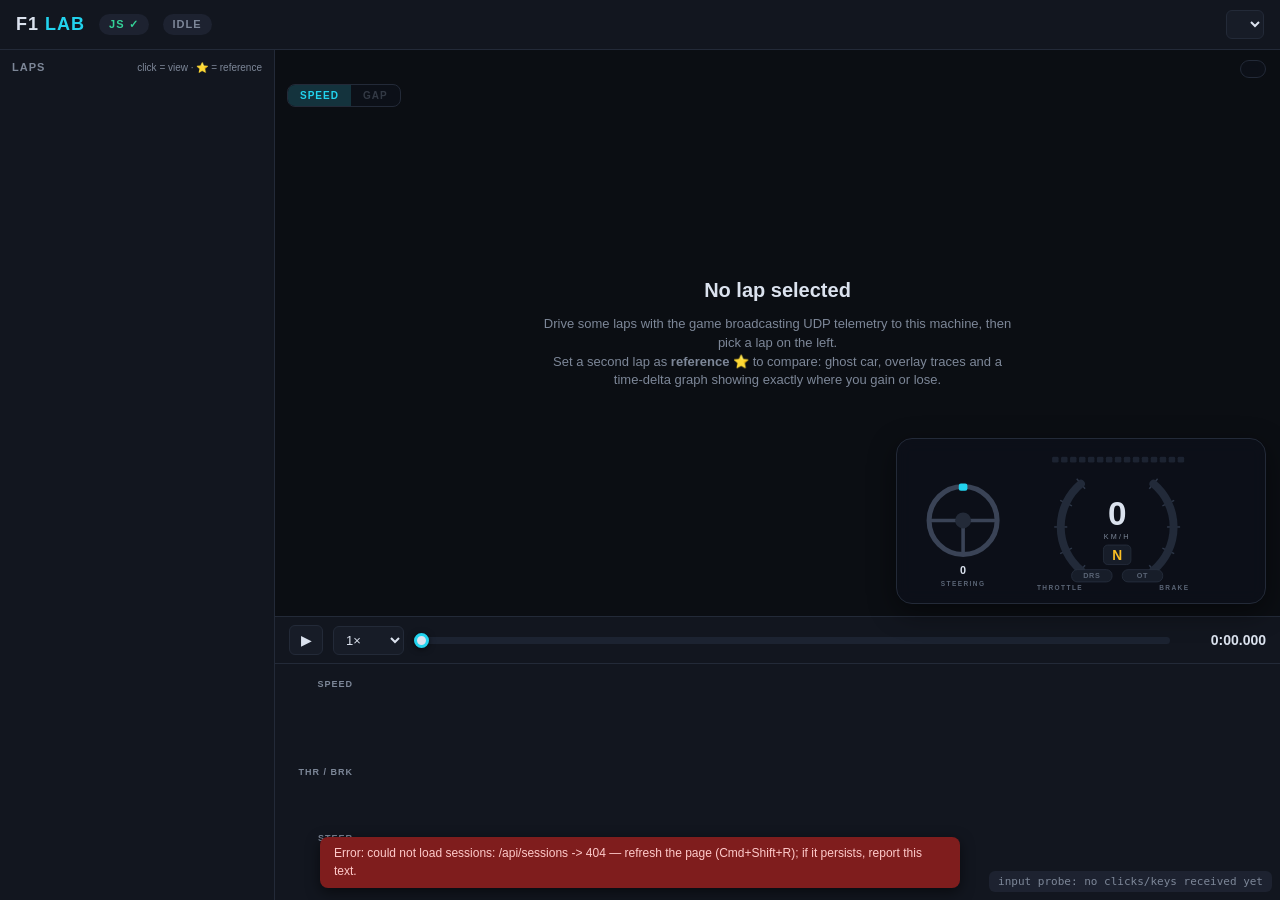
==== f1lab/static/index.html @ 083f4c9a "F1 Lab: UDP telemetry recorder + lap analysis viewer Records F1 25 / 2026 Season Pack UDP telemetry " ====
<!DOCTYPE html>
<html lang="en">
<head>
<meta charset="utf-8">
<meta name="viewport" content="width=device-width, initial-scale=1">
<title>F1 Lab</title>
<link rel="stylesheet" href="style.css">
<script>
if (location.protocol === "file:") {
  document.addEventListener("DOMContentLoaded", function () {
    document.body.innerHTML =
      '<div style="font:16px/1.6 sans-serif;color:#dbe2ee;background:#0b0e13;' +
      'position:fixed;inset:0;display:flex;align-items:center;justify-content:center;text-align:center;padding:40px">' +
      "<div><h2>This page can't run as a file</h2>" +
      "You opened index.html directly. Instead:<br><br>" +
      "1. Run <code style='color:#22d3ee'>python3 -m f1lab</code> in the F1-udp folder<br>" +
      "2. Open <a href='http://localhost:8020' style='color:#22d3ee'>http://localhost:8020</a> in your browser</div></div>";
  });
}
</script>
</head>
<body>
<header>
  <div class="brand">F1&nbsp;<span>LAB</span></div>
  <div id="js-stamp" class="chip idle" title="scripts did not run — check the browser console">JS ✗</div>
  <div id="status-chip" class="chip idle">IDLE</div>
  <div id="status-detail"></div>
  <div class="spacer"></div>
  <select id="session-select"></select>
</header>

<div id="layout">
  <aside id="sidebar">
    <div class="side-head">
      <span>LAPS</span>
      <span class="hint">click = view · ⭐ = reference</span>
    </div>
    <div id="lap-list"></div>
  </aside>

  <main id="main">
    <div id="stage">
      <canvas id="map"></canvas>

      <div id="hud">
        <svg id="halo" viewBox="0 0 470 196">
          <!-- steering wheel -->
          <g transform="translate(72,96)">
            <g id="wheel-rot">
              <circle cx="0" cy="0" r="47" class="wheel-rim"/>
              <line x1="-43" y1="0" x2="43" y2="0" class="wheel-spoke"/>
              <line x1="0" y1="6" x2="0" y2="43" class="wheel-spoke"/>
              <circle cx="0" cy="0" r="11" class="wheel-hub"/>
              <rect x="-6" y="-51" width="12" height="10" rx="3" class="wheel-marker"/>
            </g>
          </g>
          <text id="steer-val" x="72" y="170" class="steer-val">0</text>
          <text x="72" y="186" class="lbl">STEERING</text>

          <!-- rev lights (built in initHalo) -->
          <g id="rev-strip"></g>

          <!-- throttle / brake arcs around the speed cluster -->
          <g id="arc-ticks"></g>
          <path id="thr-bg"  class="arc-bg" d=""/>
          <path id="thr-arc" class="arc thr" d=""/>
          <path id="brk-bg"  class="arc-bg" d=""/>
          <path id="brk-arc" class="arc brk" d=""/>
          <text x="206" y="192" class="lbl">THROTTLE</text>
          <text x="364" y="192" class="lbl">BRAKE</text>

          <!-- speed cluster -->
          <text id="hud-speed" x="285" y="102" class="speed">0</text>
          <text x="285" y="121" class="unit">KM/H</text>
          <rect x="266" y="130" width="38" height="27" rx="6" class="gear-badge"/>
          <text id="hud-gear" x="285" y="150" class="gear">N</text>
          <rect id="drs-pill" x="222" y="164" rx="8" width="56" height="17" class="pill"/>
          <text id="drs-txt" x="250" y="176" class="pill-txt">DRS</text>
          <rect id="ot-pill" x="292" y="164" rx="8" width="56" height="17" class="pill"/>
          <text id="ot-txt" x="320" y="176" class="pill-txt">OT</text>
        </svg>
        <div id="hud-delta" class="hud-delta"></div>
      </div>

      <div id="map-legend"></div>

      <div id="map-toolbar">
        <div class="seg" id="mode-seg">
          <button data-mode="speed" class="on">SPEED</button>
          <button data-mode="gap" disabled>GAP</button>
        </div>
        <div id="color-legend">
          <span id="leg-lo"></span><div id="leg-bar"></div><span id="leg-hi"></span>
        </div>
      </div>

      <div id="sector-card"></div>

      <div id="empty-hint">
        <h2>No lap selected</h2>
        <p>Drive some laps with the game broadcasting UDP telemetry to this
        machine, then pick a lap on the left.<br>
        Set a second lap as <b>reference ⭐</b> to compare: ghost car, overlay
        traces and a time-delta graph showing exactly where you gain or lose.</p>
      </div>
    </div>

    <div id="transport">
      <button id="btn-play" title="space">▶</button>
      <select id="speed-select">
        <option value="0.25">0.25×</option>
        <option value="0.5">0.5×</option>
        <option value="1" selected>1×</option>
        <option value="2">2×</option>
        <option value="4">4×</option>
      </select>
      <input id="scrub" type="range" min="0" max="1000" value="0">
      <div id="time-display">0:00.000</div>
    </div>

    <div id="charts">
      <div class="chart-row"><label>SPEED</label><canvas id="ch-speed" class="chart"></canvas></div>
      <div class="chart-row"><label>THR / BRK</label><canvas id="ch-pedals" class="chart"></canvas></div>
      <div class="chart-row"><label>STEER</label><canvas id="ch-steer" class="chart"></canvas></div>
      <div class="chart-row" id="delta-row" style="display:none">
        <label>DELTA</label><canvas id="ch-delta" class="chart"></canvas></div>
    </div>

  </main>
</div>

<script src="app.js"></script>
</body>
</html>
---- f1lab/static/style.css ----
:root {
  --bg: #0b0e13;
  --panel: #12161f;
  --panel2: #171c27;
  --line: #232a38;
  --text: #dbe2ee;
  --dim: #7d8798;
  --accent: #22d3ee;   /* player / lap A */
  --ref: #fb923c;      /* reference / lap B */
  --green: #34d399;
  --red: #f87171;
  --yellow: #fbbf24;
}
* { box-sizing: border-box; margin: 0; padding: 0; }
html, body { height: 100%; }
body {
  background: var(--bg); color: var(--text);
  font: 14px/1.45 -apple-system, "Segoe UI", Roboto, sans-serif;
  display: flex; flex-direction: column; overflow: hidden;
}

/* ---------- header ---------- */
header {
  display: flex; align-items: center; gap: 14px;
  padding: 10px 16px; border-bottom: 1px solid var(--line);
  background: var(--panel);
}
.brand { font-weight: 800; font-size: 18px; letter-spacing: 1px; }
.brand span { color: var(--accent); }
.spacer { flex: 1; }
.chip {
  font-size: 11px; font-weight: 700; letter-spacing: 1px;
  padding: 3px 10px; border-radius: 999px;
}
.chip.live { background: #052e1f; color: var(--green); }
.chip.live::before { content: "● "; animation: blink 1.2s infinite; }
.chip.idle { background: #1d2230; color: var(--dim); }
@keyframes blink { 50% { opacity: .3; } }
#status-detail { color: var(--dim); font-size: 12px; }
select {
  background: var(--panel2); color: var(--text);
  border: 1px solid var(--line); border-radius: 6px; padding: 5px 8px;
  font-size: 13px; max-width: 340px;
}

/* ---------- layout ---------- */
#layout { flex: 1; display: flex; min-height: 0; }
#sidebar {
  width: 275px; flex: none; border-right: 1px solid var(--line);
  background: var(--panel); display: flex; flex-direction: column; min-height: 0;
}
.side-head {
  display: flex; justify-content: space-between; align-items: baseline;
  padding: 10px 12px 6px; font-size: 11px; font-weight: 700;
  letter-spacing: 1px; color: var(--dim);
}
.hint { font-weight: 400; letter-spacing: 0; font-size: 10px; }
#lap-list { overflow-y: auto; flex: 1; }
.lap-row {
  display: flex; align-items: center; gap: 8px;
  padding: 7px 10px; cursor: pointer; border-bottom: 1px solid #161b26;
}
.lap-row:hover { background: var(--panel2); }
.lap-row.sel { background: #0c2b33; box-shadow: inset 3px 0 0 var(--accent); }
.lap-row.ref-sel { box-shadow: inset -3px 0 0 var(--ref); }
.lap-row.sel.ref-sel { box-shadow: inset 3px 0 0 var(--accent), inset -3px 0 0 var(--ref); }
.badge {
  font-size: 9px; font-weight: 800; padding: 2px 5px; border-radius: 4px;
  letter-spacing: .5px; flex: none;
}
.badge.player { background: #123a44; color: var(--accent); }
.badge.rival  { background: #3a2410; color: var(--ref); }
.badge.pb_ghost { background: #262c3a; color: #9aa7bd; }
.lap-main { flex: 1; min-width: 0; }
.lap-time { font-weight: 700; font-variant-numeric: tabular-nums; }
.lap-sub { font-size: 11px; color: var(--dim); font-variant-numeric: tabular-nums; }
.lap-row .inv { color: var(--red); font-size: 10px; font-weight: 700; }
.star {
  background: none; border: none; color: #3d4657; font-size: 15px;
  cursor: pointer; padding: 2px 4px;
}
.star.on { color: var(--ref); }
.del {
  background: none; border: none; color: #3d4657; font-size: 13px;
  cursor: pointer; padding: 2px 2px; visibility: hidden;
}
.lap-row:hover .del { visibility: visible; }
.del:hover { color: var(--red); }
.empty-list { padding: 18px 14px; color: var(--dim); font-size: 12px; }

/* ---------- main / stage ---------- */
#main { flex: 1; display: flex; flex-direction: column; min-width: 0; min-height: 0; }
#stage { position: relative; flex: 1; min-height: 220px; }
#map { position: absolute; inset: 0; width: 100%; height: 100%; }
#map-legend {
  position: absolute; left: 12px; top: 10px; font-size: 11px;
  color: var(--dim); display: flex; gap: 14px;
}
#map-legend .k::before {
  content: "●"; margin-right: 4px;
}
#map-legend .kA::before { color: var(--accent); }
#map-legend .kB::before { color: var(--ref); }

/* ---------- map toolbar ---------- */
#map-toolbar {
  position: absolute; left: 12px; top: 34px; display: flex;
  align-items: center; gap: 12px;
}
.seg {
  display: flex; background: rgba(13,17,26,.8); border: 1px solid var(--line);
  border-radius: 8px; overflow: hidden;
}
.seg button {
  background: none; border: none; color: var(--dim); cursor: pointer;
  font-size: 10px; font-weight: 800; letter-spacing: 1px; padding: 5px 12px;
}
.seg button.on { background: #14333d; color: var(--accent); }
.seg button:disabled { opacity: .35; cursor: default; }
#color-legend {
  display: flex; align-items: center; gap: 6px;
  font-size: 10px; color: var(--dim); font-variant-numeric: tabular-nums;
}
#leg-bar { width: 90px; height: 6px; border-radius: 3px; }

/* ---------- sector card ---------- */
#sector-card {
  position: absolute; right: 14px; top: 10px;
  background: rgba(13,17,26,.82); border: 1px solid var(--line);
  border-radius: 12px; padding: 8px 12px;
  backdrop-filter: blur(8px); -webkit-backdrop-filter: blur(8px);
  font-size: 12px; font-variant-numeric: tabular-nums;
}
#sector-card table { border-collapse: collapse; }
#sector-card th {
  font-size: 9px; font-weight: 800; letter-spacing: 1px; color: var(--dim);
  padding: 2px 10px 3px 0; text-align: right;
}
#sector-card th.s1 { color: #f87171; }
#sector-card th.s2 { color: #60a5fa; }
#sector-card th.s3 { color: #fbbf24; }
#sector-card td {
  padding: 2px 10px 2px 0; text-align: right; color: var(--text);
}
#sector-card td.rowlbl {
  font-size: 9px; font-weight: 800; letter-spacing: 1px; color: var(--dim);
  text-align: left; padding-right: 8px;
}
#sector-card td.neg { color: var(--green); }
#sector-card td.pos { color: var(--red); }
#sector-card td.laptime { font-weight: 700; }

/* ---------- halo hud ---------- */
#hud {
  position: absolute; right: 14px; bottom: 12px; width: 370px;
  pointer-events: none;
  background: rgba(13, 17, 26, 0.82);
  border: 1px solid #232a38; border-radius: 16px;
  padding: 12px 14px 8px;
  backdrop-filter: blur(8px); -webkit-backdrop-filter: blur(8px);
  box-shadow: 0 8px 28px rgba(0, 0, 0, 0.45);
}
#halo { width: 100%; display: block; }
.arc-bg { fill: none; stroke: #222a39; stroke-width: 11; stroke-linecap: round; }
.arc { fill: none; stroke-width: 11; stroke-linecap: round; }
.arc.thr { stroke: var(--green); filter: drop-shadow(0 0 4px rgba(52,211,153,.5)); }
.arc.brk { stroke: var(--red); filter: drop-shadow(0 0 4px rgba(248,113,113,.5)); }
.arc-tick { stroke: #2e3748; stroke-width: 2; }
.speed {
  fill: var(--text); font-size: 46px; font-weight: 800;
  text-anchor: middle; font-variant-numeric: tabular-nums;
}
.unit { fill: var(--dim); font-size: 10px; text-anchor: middle; letter-spacing: 3px; }
.gear-badge { fill: #171d29; stroke: #2a3242; }
.gear { fill: var(--yellow); font-size: 19px; font-weight: 800; text-anchor: middle; }
.lbl { fill: #5b6576; font-size: 9px; text-anchor: middle; letter-spacing: 2px; font-weight: 700; }
.pill { fill: #171d29; stroke: #2a3242; }
.pill.on-drs { fill: #064e3b; stroke: #10b981; }
.pill.on-ot { fill: #3b0764; stroke: #a855f7; }
.pill-txt { fill: #5b6576; font-size: 10px; font-weight: 800; text-anchor: middle; letter-spacing: 1px; }
.wheel-rim { fill: none; stroke: #3a4356; stroke-width: 7; }
.wheel-spoke { stroke: #3a4356; stroke-width: 5; stroke-linecap: round; }
.wheel-hub { fill: #232a38; }
.wheel-marker { fill: var(--accent); }
.steer-val {
  fill: var(--text); font-size: 15px; font-weight: 700;
  text-anchor: middle; font-variant-numeric: tabular-nums;
}
.rev-seg { fill: #1c2331; }
.hud-delta {
  text-align: center; font-size: 19px; font-weight: 800;
  font-variant-numeric: tabular-nums; margin-top: 2px;
}
.hud-delta.pos { color: var(--red); }
.hud-delta.neg { color: var(--green); }

/* ---------- transport ---------- */
#transport {
  display: flex; align-items: center; gap: 10px;
  padding: 8px 14px; border-top: 1px solid var(--line); background: var(--panel);
}
#btn-play {
  width: 34px; height: 30px; border-radius: 6px; border: 1px solid var(--line);
  background: var(--panel2); color: var(--text); font-size: 14px; cursor: pointer;
}
#btn-play:hover { border-color: var(--accent); }
#scrub {
  flex: 1; -webkit-appearance: none; appearance: none;
  height: 7px; border-radius: 4px; background: #1c2331; outline: none;
}
#scrub::-webkit-slider-thumb {
  -webkit-appearance: none; appearance: none;
  width: 15px; height: 15px; border-radius: 50%;
  background: var(--text); border: 3px solid var(--accent);
  cursor: pointer; box-shadow: 0 1px 6px rgba(0,0,0,.6);
}
#time-display {
  font-variant-numeric: tabular-nums; font-weight: 700; min-width: 86px;
  text-align: right;
}

/* ---------- charts ---------- */
#charts {
  flex: none; padding: 6px 14px 10px; background: var(--panel);
  border-top: 1px solid var(--line);
}
.chart-row { display: flex; align-items: stretch; gap: 8px; margin-top: 4px; }
.chart-row label {
  width: 64px; flex: none; font-size: 9px; font-weight: 700;
  letter-spacing: 1px; color: var(--dim); padding-top: 4px; text-align: right;
}
canvas.chart { flex: 1; height: 62px; min-width: 0; cursor: crosshair; }
#ch-speed { height: 84px; }

/* ---------- empty ---------- */
#empty-hint {
  position: absolute; inset: 0; pointer-events: none;
  display: flex; flex-direction: column;
  align-items: center; justify-content: center; gap: 10px;
  text-align: center; color: var(--dim); padding: 30px; z-index: 5;
}
#empty-hint h2 { color: var(--text); font-size: 20px; }
#empty-hint p { max-width: 480px; font-size: 13px; }
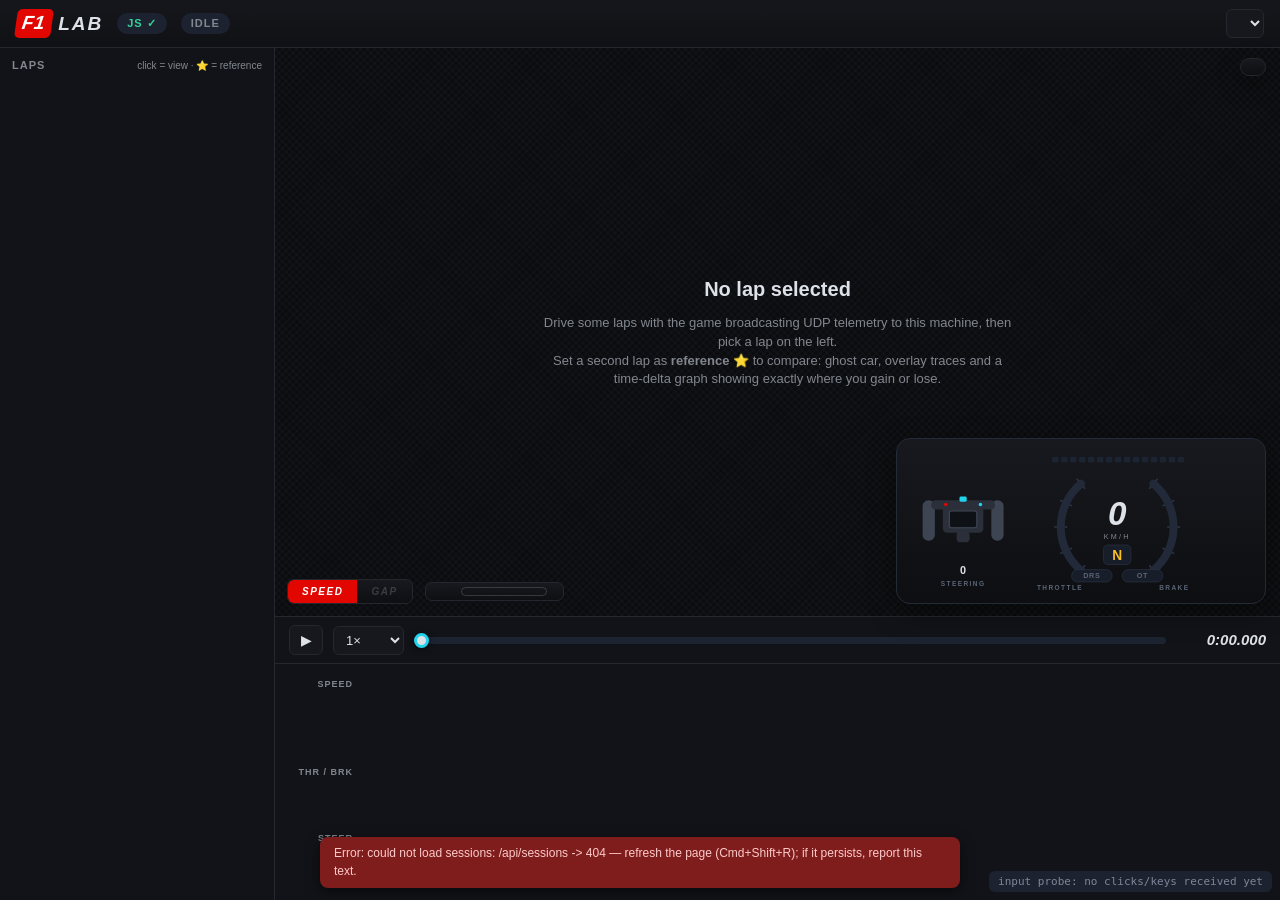
==== commit 2cb22dcd: "HUD: replace round steering wheel with F1-style butterfly wheel Side grips, flat top crossbar with b" ====
--- a/f1lab/static/index.html
+++ b/f1lab/static/index.html
@@ -4,6 +4,7 @@
 <meta charset="utf-8">
 <meta name="viewport" content="width=device-width, initial-scale=1">
 <title>F1 Lab</title>
+<link rel="stylesheet" href="titillium.css">
 <link rel="stylesheet" href="style.css">
 <script>
 if (location.protocol === "file:") {
@@ -21,7 +22,7 @@
 </head>
 <body>
 <header>
-  <div class="brand">F1&nbsp;<span>LAB</span></div>
+  <div class="brand"><b>F1</b><span>LAB</span></div>
   <div id="js-stamp" class="chip idle" title="scripts did not run — check the browser console">JS ✗</div>
   <div id="status-chip" class="chip idle">IDLE</div>
   <div id="status-detail"></div>
@@ -47,11 +48,15 @@
           <!-- steering wheel -->
           <g transform="translate(72,96)">
             <g id="wheel-rot">
-              <circle cx="0" cy="0" r="47" class="wheel-rim"/>
-              <line x1="-43" y1="0" x2="43" y2="0" class="wheel-spoke"/>
-              <line x1="0" y1="6" x2="0" y2="43" class="wheel-spoke"/>
-              <circle cx="0" cy="0" r="11" class="wheel-hub"/>
-              <rect x="-6" y="-51" width="12" height="10" rx="3" class="wheel-marker"/>
+              <rect x="-56" y="-28" width="17" height="56" rx="8" class="wheel-grip"/>
+              <rect x="39" y="-28" width="17" height="56" rx="8" class="wheel-grip"/>
+              <rect x="-44" y="-28" width="88" height="13" rx="6" class="wheel-body"/>
+              <rect x="-28" y="-19" width="56" height="36" rx="6" class="wheel-body"/>
+              <rect x="-19" y="-13" width="38" height="23" rx="3" class="wheel-screen"/>
+              <rect x="-9" y="15" width="18" height="15" rx="5" class="wheel-body"/>
+              <circle cx="-24" cy="-22" r="2.4" class="wheel-btn-r"/>
+              <circle cx="24" cy="-22" r="2.4" class="wheel-btn-b"/>
+              <rect x="-5" y="-33" width="10" height="7" rx="2" class="wheel-marker"/>
             </g>
           </g>
           <text id="steer-val" x="72" y="170" class="steer-val">0</text>
@@ -90,6 +95,7 @@
           <button data-mode="gap" disabled>GAP</button>
         </div>
         <div id="color-legend">
+          <span id="leg-title"></span>
           <span id="leg-lo"></span><div id="leg-bar"></div><span id="leg-hi"></span>
         </div>
       </div>
--- a/f1lab/static/style.css
+++ b/f1lab/static/style.css
@@ -1,32 +1,42 @@
 :root {
-  --bg: #0b0e13;
-  --panel: #12161f;
-  --panel2: #171c27;
-  --line: #232a38;
-  --text: #dbe2ee;
-  --dim: #7d8798;
+  --bg: #0b0c0f;
+  --panel: #121318;
+  --panel2: #17181e;
+  --line: #25272e;
+  --text: #dde1e8;
+  --dim: #82878f;
   --accent: #22d3ee;   /* player / lap A */
   --ref: #fb923c;      /* reference / lap B */
   --green: #34d399;
   --red: #f87171;
   --yellow: #fbbf24;
+  --f1red: #e10600;    /* chrome accent, never a data color */
+  --card: linear-gradient(180deg, rgba(25,26,32,.92), rgba(14,15,18,.9));
 }
 * { box-sizing: border-box; margin: 0; padding: 0; }
 html, body { height: 100%; }
 body {
   background: var(--bg); color: var(--text);
-  font: 14px/1.45 -apple-system, "Segoe UI", Roboto, sans-serif;
+  font: 14px/1.45 "Titillium Web", -apple-system, "Segoe UI", Roboto, sans-serif;
   display: flex; flex-direction: column; overflow: hidden;
 }
 
 /* ---------- header ---------- */
 header {
   display: flex; align-items: center; gap: 14px;
-  padding: 10px 16px; border-bottom: 1px solid var(--line);
-  background: var(--panel);
-}
-.brand { font-weight: 800; font-size: 18px; letter-spacing: 1px; }
-.brand span { color: var(--accent); }
+  padding: 9px 16px; border-bottom: 1px solid var(--line);
+  background: linear-gradient(180deg, #16171c, #101114);
+}
+.brand {
+  font-weight: 900; font-style: italic; font-size: 19px;
+  letter-spacing: .5px; display: flex; align-items: center; gap: 6px;
+}
+.brand b {
+  background: var(--f1red); color: #fff; font-weight: 900;
+  padding: 0 7px 1px 6px; border-radius: 5px;
+  transform: skewX(-8deg); display: inline-block;
+}
+.brand span { color: var(--text); letter-spacing: 2px; }
 .spacer { flex: 1; }
 .chip {
   font-size: 11px; font-weight: 700; letter-spacing: 1px;
@@ -65,8 +75,8 @@
 .lap-row.ref-sel { box-shadow: inset -3px 0 0 var(--ref); }
 .lap-row.sel.ref-sel { box-shadow: inset 3px 0 0 var(--accent), inset -3px 0 0 var(--ref); }
 .badge {
-  font-size: 9px; font-weight: 800; padding: 2px 5px; border-radius: 4px;
-  letter-spacing: .5px; flex: none;
+  font-size: 9px; font-weight: 900; padding: 2px 6px; border-radius: 3px;
+  letter-spacing: 1px; flex: none; transform: skewX(-8deg);
 }
 .badge.player { background: #123a44; color: var(--accent); }
 .badge.rival  { background: #3a2410; color: var(--ref); }
@@ -90,7 +100,13 @@
 
 /* ---------- main / stage ---------- */
 #main { flex: 1; display: flex; flex-direction: column; min-width: 0; min-height: 0; }
-#stage { position: relative; flex: 1; min-height: 220px; }
+#stage {
+  position: relative; flex: 1; min-height: 220px;
+  /* faint carbon-fibre weave */
+  background:
+    repeating-linear-gradient(45deg, rgba(255,255,255,.015) 0 2px, transparent 2px 5px),
+    repeating-linear-gradient(-45deg, rgba(255,255,255,.015) 0 2px, transparent 2px 5px);
+}
 #map { position: absolute; inset: 0; width: 100%; height: 100%; }
 #map-legend {
   position: absolute; left: 12px; top: 10px; font-size: 11px;
@@ -104,32 +120,45 @@
 
 /* ---------- map toolbar ---------- */
 #map-toolbar {
-  position: absolute; left: 12px; top: 34px; display: flex;
+  position: absolute; left: 12px; bottom: 12px; display: flex;
   align-items: center; gap: 12px;
 }
 .seg {
-  display: flex; background: rgba(13,17,26,.8); border: 1px solid var(--line);
-  border-radius: 8px; overflow: hidden;
+  display: flex; background: var(--card); border: 1px solid var(--line);
+  border-radius: 7px; overflow: hidden;
 }
 .seg button {
   background: none; border: none; color: var(--dim); cursor: pointer;
-  font-size: 10px; font-weight: 800; letter-spacing: 1px; padding: 5px 12px;
-}
-.seg button.on { background: #14333d; color: var(--accent); }
+  font-family: inherit; font-size: 10px; font-weight: 900; font-style: italic;
+  letter-spacing: 1.5px; padding: 6px 14px;
+}
+.seg button.on { background: var(--f1red); color: #fff; }
 .seg button:disabled { opacity: .35; cursor: default; }
 #color-legend {
-  display: flex; align-items: center; gap: 6px;
+  display: flex; align-items: center; gap: 7px;
+  background: var(--card); border: 1px solid var(--line); border-radius: 7px;
+  padding: 5px 10px;
   font-size: 10px; color: var(--dim); font-variant-numeric: tabular-nums;
 }
-#leg-bar { width: 90px; height: 6px; border-radius: 3px; }
+#leg-title {
+  font-size: 9px; font-weight: 900; font-style: italic; letter-spacing: 1.5px;
+  color: var(--text); border-left: 3px solid var(--f1red);
+  padding-left: 6px; margin-right: 3px;
+}
+#leg-lo, #leg-hi { font-weight: 700; letter-spacing: .5px; }
+#leg-bar {
+  width: 84px; height: 7px; border-radius: 4px;
+  outline: 1px solid rgba(219,226,238,.18);
+}
 
 /* ---------- sector card ---------- */
 #sector-card {
   position: absolute; right: 14px; top: 10px;
-  background: rgba(13,17,26,.82); border: 1px solid var(--line);
-  border-radius: 12px; padding: 8px 12px;
+  background: var(--card); border: 1px solid var(--line);
+  border-radius: 10px; padding: 8px 12px;
   backdrop-filter: blur(8px); -webkit-backdrop-filter: blur(8px);
   font-size: 12px; font-variant-numeric: tabular-nums;
+  box-shadow: 0 8px 24px rgba(0,0,0,.45);
 }
 #sector-card table { border-collapse: collapse; }
 #sector-card th {
@@ -154,8 +183,9 @@
 #hud {
   position: absolute; right: 14px; bottom: 12px; width: 370px;
   pointer-events: none;
-  background: rgba(13, 17, 26, 0.82);
-  border: 1px solid #232a38; border-radius: 16px;
+  background: var(--card);
+  border: 1px solid #232a38;
+  border-radius: 14px;
   padding: 12px 14px 8px;
   backdrop-filter: blur(8px); -webkit-backdrop-filter: blur(8px);
   box-shadow: 0 8px 28px rgba(0, 0, 0, 0.45);
@@ -167,7 +197,8 @@
 .arc.brk { stroke: var(--red); filter: drop-shadow(0 0 4px rgba(248,113,113,.5)); }
 .arc-tick { stroke: #2e3748; stroke-width: 2; }
 .speed {
-  fill: var(--text); font-size: 46px; font-weight: 800;
+  fill: var(--text); font-size: 46px; font-weight: 900; font-style: italic;
+  font-family: "Titillium Web", sans-serif;
   text-anchor: middle; font-variant-numeric: tabular-nums;
 }
 .unit { fill: var(--dim); font-size: 10px; text-anchor: middle; letter-spacing: 3px; }
@@ -178,9 +209,11 @@
 .pill.on-drs { fill: #064e3b; stroke: #10b981; }
 .pill.on-ot { fill: #3b0764; stroke: #a855f7; }
 .pill-txt { fill: #5b6576; font-size: 10px; font-weight: 800; text-anchor: middle; letter-spacing: 1px; }
-.wheel-rim { fill: none; stroke: #3a4356; stroke-width: 7; }
-.wheel-spoke { stroke: #3a4356; stroke-width: 5; stroke-linecap: round; }
-.wheel-hub { fill: #232a38; }
+.wheel-grip { fill: #3d4452; }
+.wheel-body { fill: #2a2f3a; }
+.wheel-screen { fill: #0e1116; stroke: #414957; stroke-width: 1.5; }
+.wheel-btn-r { fill: var(--f1red); }
+.wheel-btn-b { fill: var(--accent); }
 .wheel-marker { fill: var(--accent); }
 .steer-val {
   fill: var(--text); font-size: 15px; font-weight: 700;
@@ -215,8 +248,8 @@
   cursor: pointer; box-shadow: 0 1px 6px rgba(0,0,0,.6);
 }
 #time-display {
-  font-variant-numeric: tabular-nums; font-weight: 700; min-width: 86px;
-  text-align: right;
+  font-variant-numeric: tabular-nums; font-weight: 900; font-style: italic;
+  font-size: 15px; min-width: 90px; text-align: right;
 }
 
 /* ---------- charts ---------- */
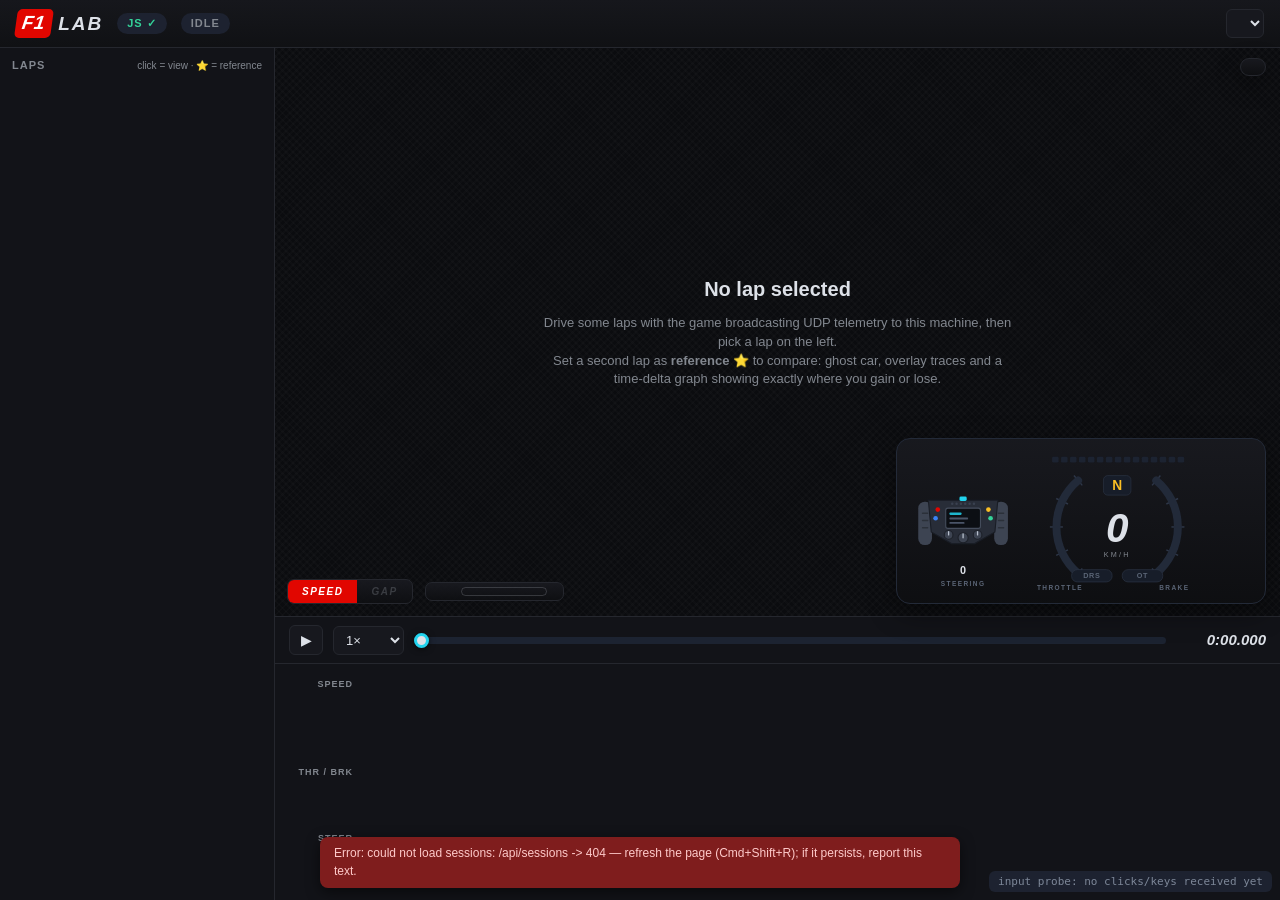
==== commit 0a874c90: "HUD: restack speed cluster and detail the F1 wheel Gear badge moves to the top of the arc cluster; s" ====
--- a/f1lab/static/index.html
+++ b/f1lab/static/index.html
@@ -48,15 +48,44 @@
           <!-- steering wheel -->
           <g transform="translate(72,96)">
             <g id="wheel-rot">
-              <rect x="-56" y="-28" width="17" height="56" rx="8" class="wheel-grip"/>
-              <rect x="39" y="-28" width="17" height="56" rx="8" class="wheel-grip"/>
-              <rect x="-44" y="-28" width="88" height="13" rx="6" class="wheel-body"/>
-              <rect x="-28" y="-19" width="56" height="36" rx="6" class="wheel-body"/>
-              <rect x="-19" y="-13" width="38" height="23" rx="3" class="wheel-screen"/>
-              <rect x="-9" y="15" width="18" height="15" rx="5" class="wheel-body"/>
-              <circle cx="-24" cy="-22" r="2.4" class="wheel-btn-r"/>
-              <circle cx="24" cy="-22" r="2.4" class="wheel-btn-b"/>
-              <rect x="-5" y="-33" width="10" height="7" rx="2" class="wheel-marker"/>
+              <!-- grips -->
+              <rect x="-62" y="-26" width="19" height="60" rx="9" class="wheel-grip"/>
+              <rect x="43" y="-26" width="19" height="60" rx="9" class="wheel-grip"/>
+              <g class="wheel-gripline">
+                <line x1="-56" y1="-10" x2="-49" y2="-10"/>
+                <line x1="-56" y1="0" x2="-49" y2="0"/>
+                <line x1="-56" y1="10" x2="-49" y2="10"/>
+                <line x1="49" y1="-10" x2="56" y2="-10"/>
+                <line x1="49" y1="0" x2="56" y2="0"/>
+                <line x1="49" y1="10" x2="56" y2="10"/>
+              </g>
+              <!-- faceplate -->
+              <path class="wheel-plate"
+                d="M -48 -28 L 48 -28 L 44 16 L 16 32 L -16 32 L -44 16 Z"/>
+              <!-- wheel LED row -->
+              <g class="wheel-led">
+                <circle cx="-15" cy="-23" r="1.7"/><circle cx="-9" cy="-23" r="1.7"/>
+                <circle cx="-3" cy="-23" r="1.7"/><circle cx="3" cy="-23" r="1.7"/>
+                <circle cx="9" cy="-23" r="1.7"/><circle cx="15" cy="-23" r="1.7"/>
+              </g>
+              <!-- screen -->
+              <rect x="-24" y="-17" width="48" height="28" rx="3" class="wheel-screen"/>
+              <rect x="-19" y="-11" width="17" height="3.4" rx="1.5" fill="#22d3ee" opacity=".85"/>
+              <rect x="-19" y="-4" width="26" height="2.6" rx="1.2" fill="#4a5568"/>
+              <rect x="-19" y="2" width="21" height="2.6" rx="1.2" fill="#4a5568"/>
+              <!-- buttons -->
+              <circle cx="-35" cy="-15" r="3.2" fill="#e10600"/>
+              <circle cx="-38" cy="-3" r="3.2" fill="#3b82f6"/>
+              <circle cx="35" cy="-15" r="3.2" fill="#fbbf24"/>
+              <circle cx="38" cy="-3" r="3.2" fill="#34d399"/>
+              <!-- rotaries -->
+              <g class="wheel-rotary">
+                <circle cx="-20" cy="20" r="6"/><line x1="-20" y1="15.5" x2="-20" y2="20"/>
+                <circle cx="0" cy="24" r="7"/><line x1="0" y1="18.5" x2="0" y2="24"/>
+                <circle cx="20" cy="20" r="6"/><line x1="20" y1="15.5" x2="20" y2="20"/>
+              </g>
+              <!-- top-centre marker -->
+              <rect x="-5" y="-33" width="10" height="6" rx="2" class="wheel-marker"/>
             </g>
           </g>
           <text id="steer-val" x="72" y="170" class="steer-val">0</text>
@@ -74,11 +103,11 @@
           <text x="206" y="192" class="lbl">THROTTLE</text>
           <text x="364" y="192" class="lbl">BRAKE</text>
 
-          <!-- speed cluster -->
-          <text id="hud-speed" x="285" y="102" class="speed">0</text>
-          <text x="285" y="121" class="unit">KM/H</text>
-          <rect x="266" y="130" width="38" height="27" rx="6" class="gear-badge"/>
-          <text id="hud-gear" x="285" y="150" class="gear">N</text>
+          <!-- speed cluster: gear on top, big speed centred -->
+          <rect x="266" y="34" width="38" height="27" rx="6" class="gear-badge"/>
+          <text id="hud-gear" x="285" y="54" class="gear">N</text>
+          <text id="hud-speed" x="285" y="126" class="speed">0</text>
+          <text x="285" y="146" class="unit">KM/H</text>
           <rect id="drs-pill" x="222" y="164" rx="8" width="56" height="17" class="pill"/>
           <text id="drs-txt" x="250" y="176" class="pill-txt">DRS</text>
           <rect id="ot-pill" x="292" y="164" rx="8" width="56" height="17" class="pill"/>
--- a/f1lab/static/style.css
+++ b/f1lab/static/style.css
@@ -197,7 +197,7 @@
 .arc.brk { stroke: var(--red); filter: drop-shadow(0 0 4px rgba(248,113,113,.5)); }
 .arc-tick { stroke: #2e3748; stroke-width: 2; }
 .speed {
-  fill: var(--text); font-size: 46px; font-weight: 900; font-style: italic;
+  fill: var(--text); font-size: 56px; font-weight: 900; font-style: italic;
   font-family: "Titillium Web", sans-serif;
   text-anchor: middle; font-variant-numeric: tabular-nums;
 }
@@ -210,10 +210,12 @@
 .pill.on-ot { fill: #3b0764; stroke: #a855f7; }
 .pill-txt { fill: #5b6576; font-size: 10px; font-weight: 800; text-anchor: middle; letter-spacing: 1px; }
 .wheel-grip { fill: #3d4452; }
-.wheel-body { fill: #2a2f3a; }
-.wheel-screen { fill: #0e1116; stroke: #414957; stroke-width: 1.5; }
-.wheel-btn-r { fill: var(--f1red); }
-.wheel-btn-b { fill: var(--accent); }
+.wheel-gripline line { stroke: #2b3039; stroke-width: 2; stroke-linecap: round; }
+.wheel-plate { fill: #282d38; stroke: #191d25; stroke-width: 1.5; }
+.wheel-screen { fill: #0c0f14; stroke: #454d5c; stroke-width: 1.5; }
+.wheel-led circle { fill: #3a4150; }
+.wheel-rotary circle { fill: #3d4452; stroke: #1d2129; stroke-width: 1.5; }
+.wheel-rotary line { stroke: #b7bfcc; stroke-width: 1.8; stroke-linecap: round; }
 .wheel-marker { fill: var(--accent); }
 .steer-val {
   fill: var(--text); font-size: 15px; font-weight: 700;
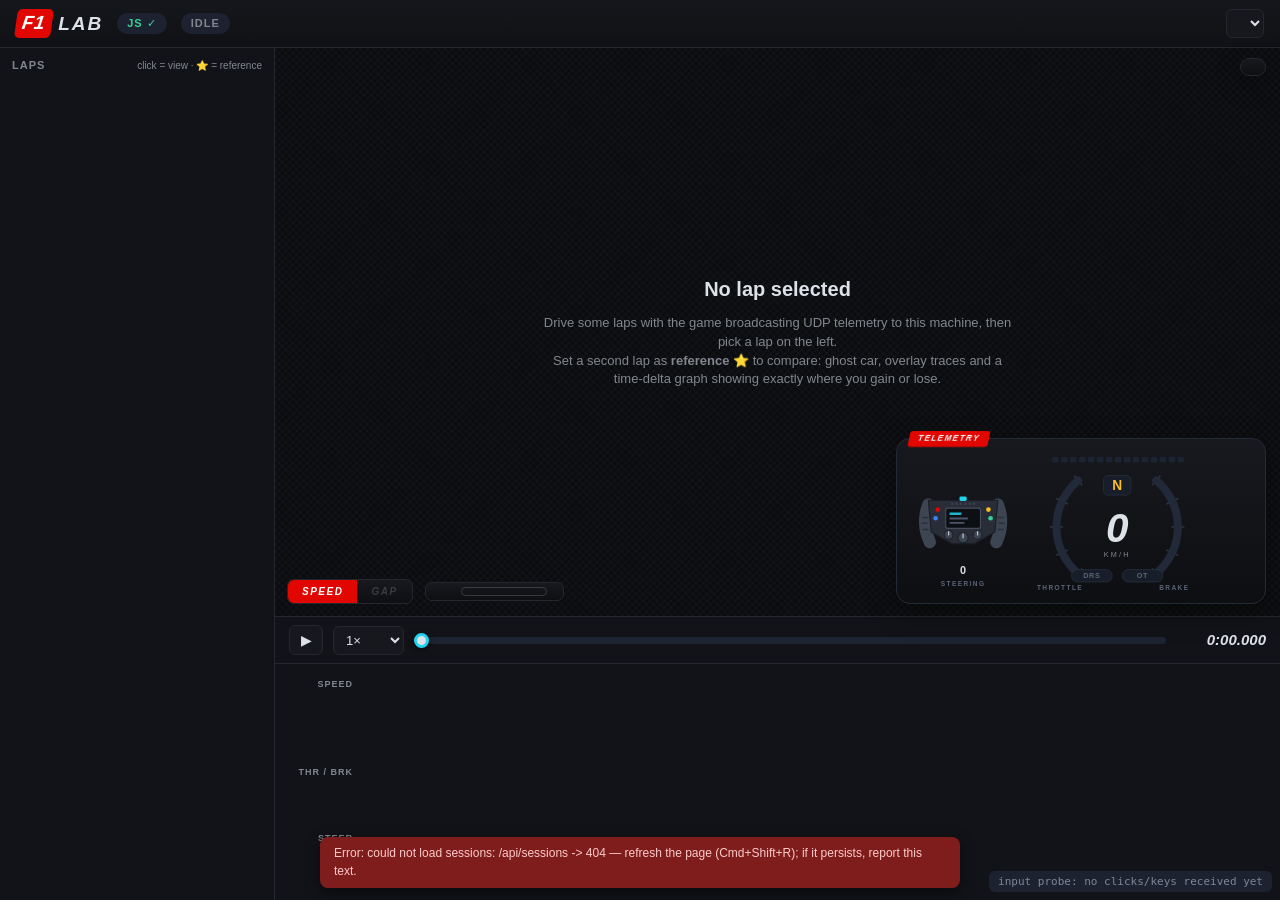
==== commit ccf7857d: "Fix synthetic-italic glyph clipping; curved grips; red card tags - Titillium has no 900-italic face," ====
--- a/f1lab/static/index.html
+++ b/f1lab/static/index.html
@@ -44,20 +44,21 @@
       <canvas id="map"></canvas>
 
       <div id="hud">
+        <div class="card-tag">TELEMETRY</div>
         <svg id="halo" viewBox="0 0 470 196">
           <!-- steering wheel -->
           <g transform="translate(72,96)">
             <g id="wheel-rot">
-              <!-- grips -->
-              <rect x="-62" y="-26" width="19" height="60" rx="9" class="wheel-grip"/>
-              <rect x="43" y="-26" width="19" height="60" rx="9" class="wheel-grip"/>
+              <!-- grips: curved ergonomic handles -->
+              <path class="wheel-grip" d="M -48 -22 Q -58 4 -46 30"/>
+              <path class="wheel-grip" d="M 48 -22 Q 58 4 46 30"/>
               <g class="wheel-gripline">
-                <line x1="-56" y1="-10" x2="-49" y2="-10"/>
-                <line x1="-56" y1="0" x2="-49" y2="0"/>
-                <line x1="-56" y1="10" x2="-49" y2="10"/>
-                <line x1="49" y1="-10" x2="56" y2="-10"/>
-                <line x1="49" y1="0" x2="56" y2="0"/>
-                <line x1="49" y1="10" x2="56" y2="10"/>
+                <line x1="-56" y1="-4" x2="-49" y2="-4"/>
+                <line x1="-56.5" y1="4" x2="-49.5" y2="4"/>
+                <line x1="-55.5" y1="12.5" x2="-48.5" y2="12.5"/>
+                <line x1="49" y1="-4" x2="56" y2="-4"/>
+                <line x1="49.5" y1="4" x2="56.5" y2="4"/>
+                <line x1="48.5" y1="12.5" x2="55.5" y2="12.5"/>
               </g>
               <!-- faceplate -->
               <path class="wheel-plate"
--- a/f1lab/static/style.css
+++ b/f1lab/static/style.css
@@ -18,6 +18,8 @@
 body {
   background: var(--bg); color: var(--text);
   font: 14px/1.45 "Titillium Web", -apple-system, "Segoe UI", Roboto, sans-serif;
+  /* Titillium has no 900-italic face; never synthesize (it clips glyphs) */
+  font-synthesis: none;
   display: flex; flex-direction: column; overflow: hidden;
 }
 
@@ -28,11 +30,11 @@
   background: linear-gradient(180deg, #16171c, #101114);
 }
 .brand {
-  font-weight: 900; font-style: italic; font-size: 19px;
+  font-weight: 700; font-style: italic; font-size: 19px;
   letter-spacing: .5px; display: flex; align-items: center; gap: 6px;
 }
 .brand b {
-  background: var(--f1red); color: #fff; font-weight: 900;
+  background: var(--f1red); color: #fff; font-weight: 700;
   padding: 0 7px 1px 6px; border-radius: 5px;
   transform: skewX(-8deg); display: inline-block;
 }
@@ -129,7 +131,7 @@
 }
 .seg button {
   background: none; border: none; color: var(--dim); cursor: pointer;
-  font-family: inherit; font-size: 10px; font-weight: 900; font-style: italic;
+  font-family: inherit; font-size: 10px; font-weight: 700; font-style: italic;
   letter-spacing: 1.5px; padding: 6px 14px;
 }
 .seg button.on { background: var(--f1red); color: #fff; }
@@ -141,7 +143,7 @@
   font-size: 10px; color: var(--dim); font-variant-numeric: tabular-nums;
 }
 #leg-title {
-  font-size: 9px; font-weight: 900; font-style: italic; letter-spacing: 1.5px;
+  font-size: 9px; font-weight: 700; font-style: italic; letter-spacing: 1.5px;
   color: var(--text); border-left: 3px solid var(--f1red);
   padding-left: 6px; margin-right: 3px;
 }
@@ -149,6 +151,15 @@
 #leg-bar {
   width: 84px; height: 7px; border-radius: 4px;
   outline: 1px solid rgba(219,226,238,.18);
+}
+
+/* ---------- broadcast card tags ---------- */
+.card-tag {
+  position: absolute; top: -8px; left: 12px;
+  background: var(--f1red); color: #fff;
+  font-size: 8px; font-weight: 700; font-style: italic;
+  letter-spacing: 1.5px; padding: 2px 9px; border-radius: 3px;
+  transform: skewX(-12deg);
 }
 
 /* ---------- sector card ---------- */
@@ -197,7 +208,7 @@
 .arc.brk { stroke: var(--red); filter: drop-shadow(0 0 4px rgba(248,113,113,.5)); }
 .arc-tick { stroke: #2e3748; stroke-width: 2; }
 .speed {
-  fill: var(--text); font-size: 56px; font-weight: 900; font-style: italic;
+  fill: var(--text); font-size: 56px; font-weight: 700; font-style: italic;
   font-family: "Titillium Web", sans-serif;
   text-anchor: middle; font-variant-numeric: tabular-nums;
 }
@@ -209,7 +220,9 @@
 .pill.on-drs { fill: #064e3b; stroke: #10b981; }
 .pill.on-ot { fill: #3b0764; stroke: #a855f7; }
 .pill-txt { fill: #5b6576; font-size: 10px; font-weight: 800; text-anchor: middle; letter-spacing: 1px; }
-.wheel-grip { fill: #3d4452; }
+.wheel-grip {
+  fill: none; stroke: #3d4452; stroke-width: 17; stroke-linecap: round;
+}
 .wheel-gripline line { stroke: #2b3039; stroke-width: 2; stroke-linecap: round; }
 .wheel-plate { fill: #282d38; stroke: #191d25; stroke-width: 1.5; }
 .wheel-screen { fill: #0c0f14; stroke: #454d5c; stroke-width: 1.5; }
@@ -250,7 +263,7 @@
   cursor: pointer; box-shadow: 0 1px 6px rgba(0,0,0,.6);
 }
 #time-display {
-  font-variant-numeric: tabular-nums; font-weight: 900; font-style: italic;
+  font-variant-numeric: tabular-nums; font-weight: 700; font-style: italic;
   font-size: 15px; min-width: 90px; text-align: right;
 }
 
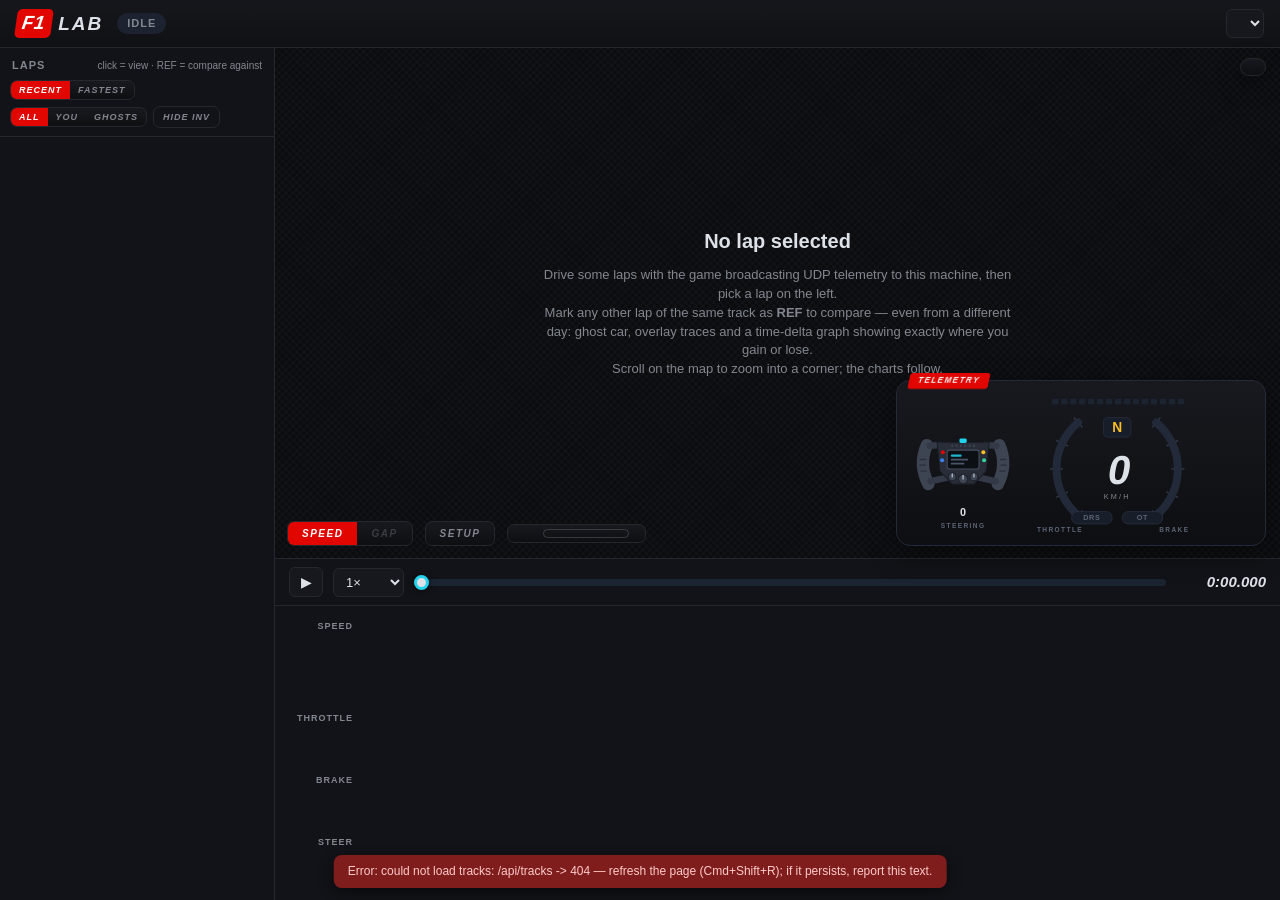
==== commit bb2b0bf0: "Lap sorting/filters, setup & assists capture, drop debug probes - Sidebar controls: RECENT / FASTEST" ====
--- a/f1lab/static/index.html
+++ b/f1lab/static/index.html
@@ -23,18 +23,31 @@
 <body>
 <header>
   <div class="brand"><b>F1</b><span>LAB</span></div>
-  <div id="js-stamp" class="chip idle" title="scripts did not run — check the browser console">JS ✗</div>
   <div id="status-chip" class="chip idle">IDLE</div>
+  <div id="ghost-chip" class="chip idle" style="display:none"
+       title="whether the game is broadcasting ghost-car telemetry (Time Trial: load a rival and keep the ghost car enabled)">GHOST</div>
   <div id="status-detail"></div>
   <div class="spacer"></div>
-  <select id="session-select"></select>
+  <select id="track-select" title="track — all laps ever recorded on it, from every session"></select>
 </header>
 
 <div id="layout">
   <aside id="sidebar">
     <div class="side-head">
       <span>LAPS</span>
-      <span class="hint">click = view · ⭐ = reference</span>
+      <span class="hint">click = view · REF = compare against</span>
+    </div>
+    <div id="lap-controls">
+      <div class="seg small" id="sort-seg" title="lap ordering">
+        <button data-sort="recent" class="on">RECENT</button>
+        <button data-sort="fastest">FASTEST</button>
+      </div>
+      <div class="seg small" id="role-seg" title="whose laps to show">
+        <button data-role="all" class="on">ALL</button>
+        <button data-role="player">YOU</button>
+        <button data-role="ghost">GHOSTS</button>
+      </div>
+      <button id="inv-toggle" class="toggle" title="hide laps the game flagged invalid (corner cuts etc.)">HIDE INV</button>
     </div>
     <div id="lap-list"></div>
   </aside>
@@ -49,20 +62,28 @@
           <!-- steering wheel -->
           <g transform="translate(72,96)">
             <g id="wheel-rot">
-              <!-- grips: curved ergonomic handles -->
-              <path class="wheel-grip" d="M -48 -22 Q -58 4 -46 30"/>
-              <path class="wheel-grip" d="M 48 -22 Q 58 4 46 30"/>
+              <!-- grips: curved handles standing off the plate -->
+              <path class="wheel-grip" d="M -50 -24 Q -62 3 -48 30"/>
+              <path class="wheel-grip" d="M 50 -24 Q 62 3 48 30"/>
               <g class="wheel-gripline">
-                <line x1="-56" y1="-4" x2="-49" y2="-4"/>
-                <line x1="-56.5" y1="4" x2="-49.5" y2="4"/>
-                <line x1="-55.5" y1="12.5" x2="-48.5" y2="12.5"/>
-                <line x1="49" y1="-4" x2="56" y2="-4"/>
-                <line x1="49.5" y1="4" x2="56.5" y2="4"/>
-                <line x1="48.5" y1="12.5" x2="55.5" y2="12.5"/>
+                <line x1="-59" y1="-4" x2="-52" y2="-4"/>
+                <line x1="-59.5" y1="4" x2="-52.5" y2="4"/>
+                <line x1="-58" y1="12" x2="-51" y2="12"/>
+                <line x1="52" y1="-4" x2="59" y2="-4"/>
+                <line x1="52.5" y1="4" x2="59.5" y2="4"/>
+                <line x1="51" y1="12" x2="58" y2="12"/>
+              </g>
+              <!-- connector arms; the openings between grip, arms and plate
+                   are the thumb cut-outs -->
+              <g class="wheel-arm">
+                <line x1="-46" y1="-23" x2="-30" y2="-24"/>
+                <line x1="46" y1="-23" x2="30" y2="-24"/>
+                <line x1="-45" y1="26" x2="-22" y2="21"/>
+                <line x1="45" y1="26" x2="22" y2="21"/>
               </g>
               <!-- faceplate -->
               <path class="wheel-plate"
-                d="M -48 -28 L 48 -28 L 44 16 L 16 32 L -16 32 L -44 16 Z"/>
+                d="M -36 -28 L 36 -28 L 32 12 L 15 30 L -15 30 L -32 12 Z"/>
               <!-- wheel LED row -->
               <g class="wheel-led">
                 <circle cx="-15" cy="-23" r="1.7"/><circle cx="-9" cy="-23" r="1.7"/>
@@ -70,20 +91,20 @@
                 <circle cx="9" cy="-23" r="1.7"/><circle cx="15" cy="-23" r="1.7"/>
               </g>
               <!-- screen -->
-              <rect x="-24" y="-17" width="48" height="28" rx="3" class="wheel-screen"/>
-              <rect x="-19" y="-11" width="17" height="3.4" rx="1.5" fill="#22d3ee" opacity=".85"/>
-              <rect x="-19" y="-4" width="26" height="2.6" rx="1.2" fill="#4a5568"/>
-              <rect x="-19" y="2" width="21" height="2.6" rx="1.2" fill="#4a5568"/>
+              <rect x="-22" y="-17" width="44" height="26" rx="3" class="wheel-screen"/>
+              <rect x="-17" y="-11" width="15" height="3.2" rx="1.5" fill="#22d3ee" opacity=".85"/>
+              <rect x="-17" y="-5" width="24" height="2.4" rx="1.2" fill="#4a5568"/>
+              <rect x="-17" y="0.5" width="19" height="2.4" rx="1.2" fill="#4a5568"/>
               <!-- buttons -->
-              <circle cx="-35" cy="-15" r="3.2" fill="#e10600"/>
-              <circle cx="-38" cy="-3" r="3.2" fill="#3b82f6"/>
-              <circle cx="35" cy="-15" r="3.2" fill="#fbbf24"/>
-              <circle cx="38" cy="-3" r="3.2" fill="#34d399"/>
+              <circle cx="-28" cy="-14" r="2.8" fill="#e10600"/>
+              <circle cx="-29" cy="-3" r="2.8" fill="#3b82f6"/>
+              <circle cx="28" cy="-14" r="2.8" fill="#fbbf24"/>
+              <circle cx="29" cy="-3" r="2.8" fill="#34d399"/>
               <!-- rotaries -->
               <g class="wheel-rotary">
-                <circle cx="-20" cy="20" r="6"/><line x1="-20" y1="15.5" x2="-20" y2="20"/>
-                <circle cx="0" cy="24" r="7"/><line x1="0" y1="18.5" x2="0" y2="24"/>
-                <circle cx="20" cy="20" r="6"/><line x1="20" y1="15.5" x2="20" y2="20"/>
+                <circle cx="-15" cy="20" r="5.5"/><line x1="-15" y1="16" x2="-15" y2="20"/>
+                <circle cx="0" cy="23" r="6.5"/><line x1="0" y1="18" x2="0" y2="23"/>
+                <circle cx="15" cy="20" r="5.5"/><line x1="15" y1="16" x2="15" y2="20"/>
               </g>
               <!-- top-centre marker -->
               <rect x="-5" y="-33" width="10" height="6" rx="2" class="wheel-marker"/>
@@ -107,7 +128,11 @@
           <!-- speed cluster: gear on top, big speed centred -->
           <rect x="266" y="34" width="38" height="27" rx="6" class="gear-badge"/>
           <text id="hud-gear" x="285" y="54" class="gear">N</text>
-          <text id="hud-speed" x="285" y="126" class="speed">0</text>
+          <!-- slant comes from skewX, not the italic font face: geometric
+               transforms are rasterized outline-level, so the last digit's
+               overhang can never be clipped to a glyph box -->
+          <text id="hud-speed" x="0" y="0" class="speed"
+                transform="translate(285,126) skewX(-10)">0</text>
           <text x="285" y="146" class="unit">KM/H</text>
           <rect id="drs-pill" x="222" y="164" rx="8" width="56" height="17" class="pill"/>
           <text id="drs-txt" x="250" y="176" class="pill-txt">DRS</text>
@@ -124,20 +149,30 @@
           <button data-mode="speed" class="on">SPEED</button>
           <button data-mode="gap" disabled>GAP</button>
         </div>
+        <div class="seg" id="setup-seg">
+          <button id="setup-btn" title="car setup + assists of the viewed lap">SETUP</button>
+        </div>
         <div id="color-legend">
           <span id="leg-title"></span>
           <span id="leg-lo"></span><div id="leg-bar"></div><span id="leg-hi"></span>
         </div>
+        <div id="zoom-chip" style="display:none">
+          <span id="zoom-txt"></span>
+          <button id="zoom-reset" title="or double-click the map">RESET</button>
+        </div>
       </div>
 
       <div id="sector-card"></div>
+      <div id="setup-card" style="display:none"></div>
 
       <div id="empty-hint">
         <h2>No lap selected</h2>
         <p>Drive some laps with the game broadcasting UDP telemetry to this
         machine, then pick a lap on the left.<br>
-        Set a second lap as <b>reference ⭐</b> to compare: ghost car, overlay
-        traces and a time-delta graph showing exactly where you gain or lose.</p>
+        Mark any other lap of the same track as <b>REF</b> to compare — even
+        from a different day: ghost car, overlay traces and a time-delta graph
+        showing exactly where you gain or lose.<br>
+        Scroll on the map to zoom into a corner; the charts follow.</p>
       </div>
     </div>
 
@@ -156,7 +191,8 @@
 
     <div id="charts">
       <div class="chart-row"><label>SPEED</label><canvas id="ch-speed" class="chart"></canvas></div>
-      <div class="chart-row"><label>THR / BRK</label><canvas id="ch-pedals" class="chart"></canvas></div>
+      <div class="chart-row"><label>THROTTLE</label><canvas id="ch-thr" class="chart"></canvas></div>
+      <div class="chart-row"><label>BRAKE</label><canvas id="ch-brk" class="chart"></canvas></div>
       <div class="chart-row"><label>STEER</label><canvas id="ch-steer" class="chart"></canvas></div>
       <div class="chart-row" id="delta-row" style="display:none">
         <label>DELTA</label><canvas id="ch-delta" class="chart"></canvas></div>
--- a/f1lab/static/style.css
+++ b/f1lab/static/style.css
@@ -47,6 +47,7 @@
 .chip.live { background: #052e1f; color: var(--green); }
 .chip.live::before { content: "● "; animation: blink 1.2s infinite; }
 .chip.idle { background: #1d2230; color: var(--dim); }
+.chip.warn { background: #3a2410; color: var(--yellow); }
 @keyframes blink { 50% { opacity: .3; } }
 #status-detail { color: var(--dim); font-size: 12px; }
 select {
@@ -67,7 +68,35 @@
   letter-spacing: 1px; color: var(--dim);
 }
 .hint { font-weight: 400; letter-spacing: 0; font-size: 10px; }
+#lap-controls {
+  display: flex; align-items: center; gap: 6px; flex-wrap: wrap;
+  padding: 0 10px 8px; border-bottom: 1px solid var(--line);
+}
+.seg.small button { padding: 4px 8px; font-size: 9px; letter-spacing: 1px; }
+.toggle {
+  background: none; border: 1px solid var(--line); color: var(--dim);
+  font-family: inherit; font-size: 9px; font-weight: 700; font-style: italic;
+  letter-spacing: 1px; border-radius: 7px; padding: 5px 9px; cursor: pointer;
+}
+.toggle:hover { border-color: var(--dim); }
+.toggle.on { background: #123a44; border-color: var(--accent); color: var(--accent); }
 #lap-list { overflow-y: auto; flex: 1; }
+.lap-row .rank {
+  flex: none; width: 16px; text-align: right; font-size: 10px;
+  font-weight: 800; font-style: italic; color: var(--dim);
+}
+.lap-row .gap { font-size: 10px; font-weight: 600; color: var(--dim); }
+.lap-row .asst {
+  font-size: 8px; font-weight: 800; letter-spacing: .5px; color: #b9a24a;
+  background: #2b2410; border-radius: 3px; padding: 1px 4px; margin-left: 3px;
+  vertical-align: 1px;
+}
+.sess-head {
+  position: sticky; top: 0; z-index: 1;
+  padding: 6px 12px 4px; font-size: 10px; font-weight: 700;
+  letter-spacing: .8px; color: var(--dim); text-transform: uppercase;
+  background: var(--panel); border-bottom: 1px solid var(--line);
+}
 .lap-row {
   display: flex; align-items: center; gap: 8px;
   padding: 7px 10px; cursor: pointer; border-bottom: 1px solid #161b26;
@@ -87,11 +116,18 @@
 .lap-time { font-weight: 700; font-variant-numeric: tabular-nums; }
 .lap-sub { font-size: 11px; color: var(--dim); font-variant-numeric: tabular-nums; }
 .lap-row .inv { color: var(--red); font-size: 10px; font-weight: 700; }
-.star {
-  background: none; border: none; color: #3d4657; font-size: 15px;
-  cursor: pointer; padding: 2px 4px;
-}
-.star.on { color: var(--ref); }
+.lap-row .pb {
+  color: var(--green); font-size: 9px; font-weight: 800; letter-spacing: 1px;
+  margin-left: 3px;
+}
+.refbtn {
+  background: none; border: 1px solid #333947; color: #566075;
+  font-family: inherit; font-size: 9px; font-weight: 800; font-style: italic;
+  letter-spacing: 1px; border-radius: 4px; padding: 2px 7px; cursor: pointer;
+  flex: none;
+}
+.refbtn:hover { border-color: var(--ref); color: var(--ref); }
+.refbtn.on { background: var(--ref); border-color: var(--ref); color: #1b0f02; }
 .del {
   background: none; border: none; color: #3d4657; font-size: 13px;
   cursor: pointer; padding: 2px 2px; visibility: hidden;
@@ -152,6 +188,18 @@
   width: 84px; height: 7px; border-radius: 4px;
   outline: 1px solid rgba(219,226,238,.18);
 }
+#zoom-chip {
+  display: flex; align-items: center; gap: 8px;
+  background: var(--card); border: 1px solid var(--line); border-radius: 7px;
+  padding: 5px 10px; font-size: 10px; font-weight: 700;
+  color: var(--accent); font-variant-numeric: tabular-nums;
+}
+#zoom-chip button {
+  background: none; border: 1px solid #333947; color: var(--dim);
+  font-family: inherit; font-size: 9px; font-weight: 800; font-style: italic;
+  letter-spacing: 1px; border-radius: 4px; padding: 2px 7px; cursor: pointer;
+}
+#zoom-chip button:hover { border-color: var(--accent); color: var(--accent); }
 
 /* ---------- broadcast card tags ---------- */
 .card-tag {
@@ -189,6 +237,35 @@
 #sector-card td.neg { color: var(--green); }
 #sector-card td.pos { color: var(--red); }
 #sector-card td.laptime { font-weight: 700; }
+
+/* ---------- setup / assists card ---------- */
+#setup-card {
+  position: absolute; left: 14px; top: 34px; z-index: 6;
+  /* no inner scroll and no backdrop-filter: Chromium paints a composited
+     scrollable overlay above the canvas with a white backing store */
+  background: #111318f2; border: 1px solid var(--line);
+  border-radius: 10px; padding: 10px 12px 8px;
+  font-size: 11px; font-variant-numeric: tabular-nums;
+  box-shadow: 0 8px 24px rgba(0,0,0,.45);
+}
+#setup-card table { border-collapse: collapse; }
+#setup-card th {
+  font-size: 9px; font-weight: 800; letter-spacing: 1px;
+  padding: 2px 10px 3px 0; text-align: right;
+}
+#setup-card th.cA { color: var(--accent); }
+#setup-card th.cB { color: var(--ref); }
+#setup-card td { padding: 1px 10px 1px 0; text-align: right; color: var(--text); }
+#setup-card td.rowlbl {
+  color: var(--dim); text-align: left; padding-right: 12px; font-size: 10px;
+}
+#setup-card td.grp {
+  font-size: 9px; font-weight: 800; letter-spacing: 1px; color: #5b6576;
+  text-align: left; text-transform: uppercase; padding-top: 7px; max-width: 240px;
+}
+#setup-card td.asst-cell {
+  max-width: 150px; white-space: normal; font-size: 10px; line-height: 1.5;
+}
 
 /* ---------- halo hud ---------- */
 #hud {
@@ -208,7 +285,10 @@
 .arc.brk { stroke: var(--red); filter: drop-shadow(0 0 4px rgba(248,113,113,.5)); }
 .arc-tick { stroke: #2e3748; stroke-width: 2; }
 .speed {
-  fill: var(--text); font-size: 56px; font-weight: 700; font-style: italic;
+  /* upright face + skewX on the element (see index.html): font-level italic
+     ink overhangs its tabular advance box and some rasterizers clip it,
+     shaving the right edge of the last digit */
+  fill: var(--text); font-size: 56px; font-weight: 700;
   font-family: "Titillium Web", sans-serif;
   text-anchor: middle; font-variant-numeric: tabular-nums;
 }
@@ -224,6 +304,7 @@
   fill: none; stroke: #3d4452; stroke-width: 17; stroke-linecap: round;
 }
 .wheel-gripline line { stroke: #2b3039; stroke-width: 2; stroke-linecap: round; }
+.wheel-arm line { stroke: #333947; stroke-width: 9; stroke-linecap: round; }
 .wheel-plate { fill: #282d38; stroke: #191d25; stroke-width: 1.5; }
 .wheel-screen { fill: #0c0f14; stroke: #454d5c; stroke-width: 1.5; }
 .wheel-led circle { fill: #3a4150; }
@@ -277,8 +358,9 @@
   width: 64px; flex: none; font-size: 9px; font-weight: 700;
   letter-spacing: 1px; color: var(--dim); padding-top: 4px; text-align: right;
 }
-canvas.chart { flex: 1; height: 62px; min-width: 0; cursor: crosshair; }
-#ch-speed { height: 84px; }
+canvas.chart { flex: 1; height: 58px; min-width: 0; cursor: crosshair; }
+#ch-speed { height: 88px; }
+#ch-delta { height: 66px; }
 
 /* ---------- empty ---------- */
 #empty-hint {
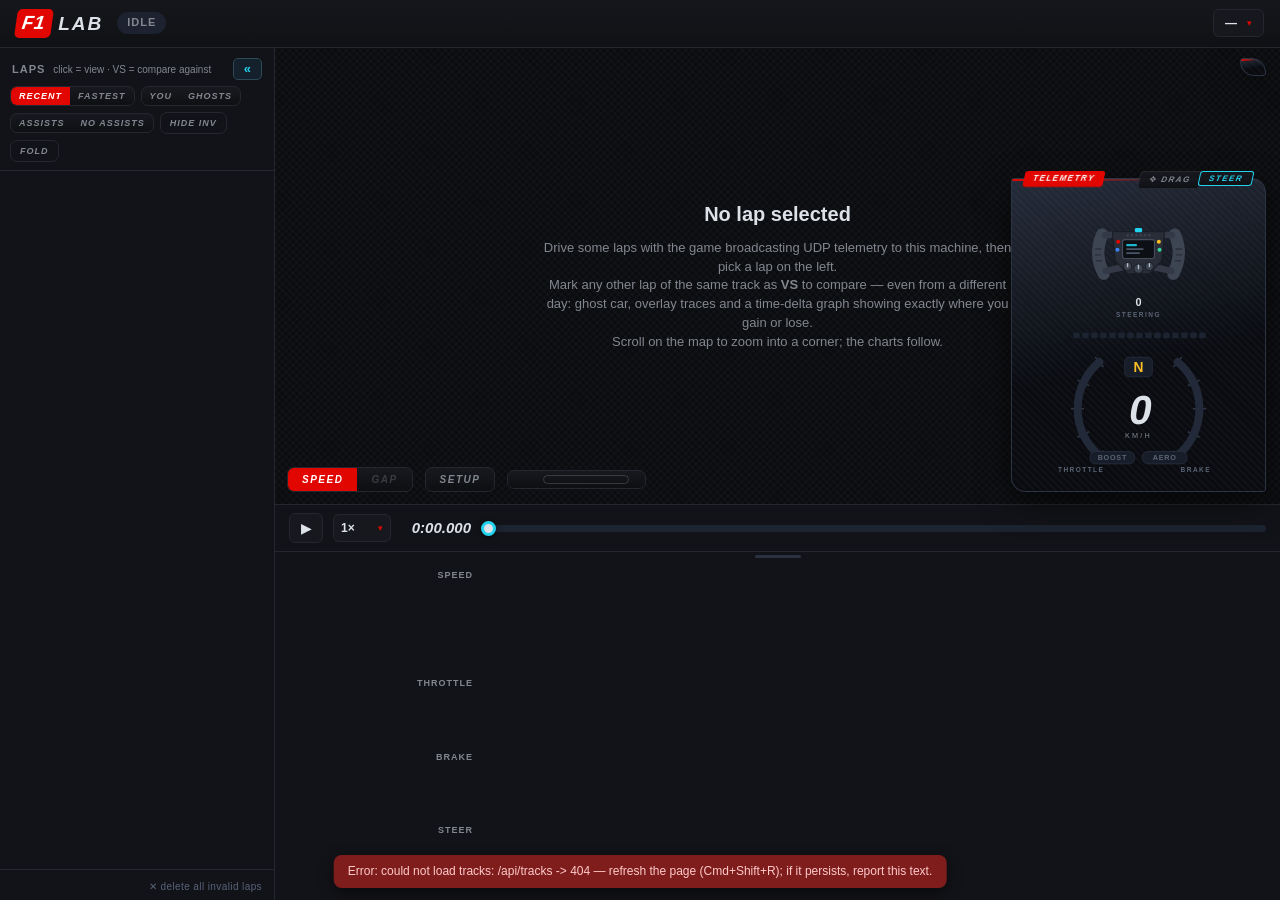
==== commit a3b63d70: "Move scrub time into the transport row It was orphaned at the right end of the map toolbar; now it s" ====
--- a/f1lab/static/index.html
+++ b/f1lab/static/index.html
@@ -33,23 +33,35 @@
 
 <div id="layout">
   <aside id="sidebar">
+    <div id="side-rail" title="expand the lap list">
+      <span class="rail-arrow">»</span>
+      <b>LAPS</b>
+    </div>
     <div class="side-head">
       <span>LAPS</span>
-      <span class="hint">click = view · REF = compare against</span>
+      <span class="hint">click = view · VS = compare against</span>
+      <button id="side-toggle" title="collapse the lap list">«</button>
     </div>
     <div id="lap-controls">
       <div class="seg small" id="sort-seg" title="lap ordering">
         <button data-sort="recent" class="on">RECENT</button>
         <button data-sort="fastest">FASTEST</button>
       </div>
-      <div class="seg small" id="role-seg" title="whose laps to show">
-        <button data-role="all" class="on">ALL</button>
+      <div class="seg small" id="role-seg" title="whose laps to show — none active = everyone">
         <button data-role="player">YOU</button>
         <button data-role="ghost">GHOSTS</button>
       </div>
+      <div class="seg small" id="asst-seg" title="filter by driving assists — none active = all laps (laps recorded before assist capture only match when nothing is selected)">
+        <button data-asst="on">ASSISTS</button>
+        <button data-asst="off">NO ASSISTS</button>
+      </div>
       <button id="inv-toggle" class="toggle" title="hide laps the game flagged invalid (corner cuts etc.)">HIDE INV</button>
+      <button id="fold-btn" class="toggle" title="collapse / expand all sessions (click a session header for just that one)">FOLD</button>
     </div>
     <div id="lap-list"></div>
+    <div id="list-foot">
+      <button id="inv-del" title="delete every invalid lap from the database — all tracks, all sessions">✕ delete all invalid laps</button>
+    </div>
   </aside>
 
   <main id="main">
@@ -58,9 +70,12 @@
 
       <div id="hud">
         <div class="card-tag">TELEMETRY</div>
-        <svg id="halo" viewBox="0 0 470 196">
-          <!-- steering wheel -->
-          <g transform="translate(72,96)">
+        <span id="hud-drag" title="hold anywhere on this card and drag to move it">✥ DRAG</span>
+        <button id="hud-steer-btn" title="show / hide the steering section">STEER</button>
+        <svg id="halo" viewBox="0 0 310 400">
+          <!-- steering section (hideable) -->
+          <g id="steer-block">
+          <g transform="translate(155,84)">
             <g id="wheel-rot">
               <!-- grips: curved handles standing off the plate -->
               <path class="wheel-grip" d="M -50 -24 Q -62 3 -48 30"/>
@@ -110,9 +125,12 @@
               <rect x="-5" y="-33" width="10" height="6" rx="2" class="wheel-marker"/>
             </g>
           </g>
-          <text id="steer-val" x="72" y="170" class="steer-val">0</text>
-          <text x="72" y="186" class="lbl">STEERING</text>
-
+          <text id="steer-val" x="155" y="158" class="steer-val">0</text>
+          <text x="155" y="174" class="lbl">STEERING</text>
+          </g>
+
+          <!-- the original halo cluster, stacked below the wheel -->
+          <g id="cluster-block">
           <!-- rev lights (built in initHalo) -->
           <g id="rev-strip"></g>
 
@@ -122,22 +140,25 @@
           <path id="thr-arc" class="arc thr" d=""/>
           <path id="brk-bg"  class="arc-bg" d=""/>
           <path id="brk-arc" class="arc brk" d=""/>
-          <text x="206" y="192" class="lbl">THROTTLE</text>
-          <text x="364" y="192" class="lbl">BRAKE</text>
+          <text x="76" y="387" class="lbl">THROTTLE</text>
+          <text x="234" y="387" class="lbl">BRAKE</text>
 
           <!-- speed cluster: gear on top, big speed centred -->
-          <rect x="266" y="34" width="38" height="27" rx="6" class="gear-badge"/>
-          <text id="hud-gear" x="285" y="54" class="gear">N</text>
+          <rect x="136" y="229" width="38" height="27" rx="6" class="gear-badge"/>
+          <text id="hud-gear" x="155" y="249" class="gear">N</text>
           <!-- slant comes from skewX, not the italic font face: geometric
                transforms are rasterized outline-level, so the last digit's
                overhang can never be clipped to a glyph box -->
           <text id="hud-speed" x="0" y="0" class="speed"
-                transform="translate(285,126) skewX(-10)">0</text>
-          <text x="285" y="146" class="unit">KM/H</text>
-          <rect id="drs-pill" x="222" y="164" rx="8" width="56" height="17" class="pill"/>
-          <text id="drs-txt" x="250" y="176" class="pill-txt">DRS</text>
-          <rect id="ot-pill" x="292" y="164" rx="8" width="56" height="17" class="pill"/>
-          <text id="ot-txt" x="320" y="176" class="pill-txt">OT</text>
+                transform="translate(155,321) skewX(-10)">0</text>
+          <text x="155" y="341" class="unit">KM/H</text>
+
+          <!-- 2026: overtake/boost + active aero X (straight) / Z (corner) -->
+          <rect id="boost-pill" x="88" y="359" rx="8" width="62" height="17" class="pill"/>
+          <text id="boost-txt" x="119" y="371" class="pill-txt">BOOST</text>
+          <rect id="aero-pill" x="160" y="359" rx="8" width="62" height="17" class="pill"/>
+          <text id="aero-txt" x="191" y="371" class="pill-txt">AERO</text>
+          </g>
         </svg>
         <div id="hud-delta" class="hud-delta"></div>
       </div>
@@ -169,7 +190,7 @@
         <h2>No lap selected</h2>
         <p>Drive some laps with the game broadcasting UDP telemetry to this
         machine, then pick a lap on the left.<br>
-        Mark any other lap of the same track as <b>REF</b> to compare — even
+        Mark any other lap of the same track as <b>VS</b> to compare — even
         from a different day: ghost car, overlay traces and a time-delta graph
         showing exactly where you gain or lose.<br>
         Scroll on the map to zoom into a corner; the charts follow.</p>
@@ -185,12 +206,13 @@
         <option value="2">2×</option>
         <option value="4">4×</option>
       </select>
+      <div id="time-display">0:00.000</div>
       <input id="scrub" type="range" min="0" max="1000" value="0">
-      <div id="time-display">0:00.000</div>
-    </div>
-
+    </div>
+
+    <div id="splitter" title="drag to resize the charts"></div>
     <div id="charts">
-      <div class="chart-row"><label>SPEED</label><canvas id="ch-speed" class="chart"></canvas></div>
+      <div class="chart-row tall"><label>SPEED</label><canvas id="ch-speed" class="chart"></canvas></div>
       <div class="chart-row"><label>THROTTLE</label><canvas id="ch-thr" class="chart"></canvas></div>
       <div class="chart-row"><label>BRAKE</label><canvas id="ch-brk" class="chart"></canvas></div>
       <div class="chart-row"><label>STEER</label><canvas id="ch-steer" class="chart"></canvas></div>
--- a/f1lab/static/style.css
+++ b/f1lab/static/style.css
@@ -50,10 +50,46 @@
 .chip.warn { background: #3a2410; color: var(--yellow); }
 @keyframes blink { 50% { opacity: .3; } }
 #status-detail { color: var(--dim); font-size: 12px; }
-select {
+/* ---------- themed dropdowns (native select stays hidden inside) ---------- */
+.dd { position: relative; display: inline-block; }
+.dd select { display: none; }
+.dd-btn {
+  display: flex; align-items: center; gap: 10px; max-width: 360px;
   background: var(--panel2); color: var(--text);
-  border: 1px solid var(--line); border-radius: 6px; padding: 5px 8px;
-  font-size: 13px; max-width: 340px;
+  border: 1px solid var(--line); border-radius: 6px; padding: 6px 11px;
+  font-family: inherit; font-size: 12px; font-weight: 600; cursor: pointer;
+}
+.dd-btn span { overflow: hidden; text-overflow: ellipsis; white-space: nowrap; }
+.dd-btn:hover { border-color: var(--accent); }
+.dd-arr {
+  color: var(--f1red); font-style: normal; font-size: 9px;
+  transition: transform .15s;
+}
+.dd.open .dd-arr { transform: rotate(180deg); }
+.dd-menu {
+  display: none; position: absolute; top: calc(100% + 6px); right: 0;
+  min-width: 100%; z-index: 60; padding: 5px;
+  background:
+    repeating-linear-gradient(45deg, rgba(255,255,255,.022) 0 2px, transparent 2px 5px),
+    linear-gradient(168deg, rgba(40,48,64,.97), rgba(10,12,17,.99) 58%);
+  border: 1px solid #2c3444;
+  border-radius: 3px 12px 3px 12px;
+  box-shadow: inset 0 1px 0 rgba(255,255,255,.06), 0 14px 34px rgba(0,0,0,.6);
+  white-space: nowrap;
+}
+.dd-menu::before {
+  content: ""; position: absolute; left: 0; top: 0; height: 2px; width: 62%;
+  background: linear-gradient(90deg, var(--f1red), rgba(225,6,0,0));
+}
+.dd.open .dd-menu { display: block; }
+.dd-item {
+  padding: 6px 12px; font-size: 12px; color: var(--text);
+  border-radius: 4px; cursor: pointer;
+}
+.dd-item:hover { background: #1b2330; color: var(--accent); }
+.dd-item.sel {
+  color: var(--accent); font-weight: 700;
+  border-left: 3px solid var(--f1red); border-radius: 0 4px 4px 0;
 }
 
 /* ---------- layout ---------- */
@@ -64,10 +100,33 @@
 }
 .side-head {
   display: flex; justify-content: space-between; align-items: baseline;
+  gap: 8px;
   padding: 10px 12px 6px; font-size: 11px; font-weight: 700;
   letter-spacing: 1px; color: var(--dim);
 }
-.hint { font-weight: 400; letter-spacing: 0; font-size: 10px; }
+.hint { font-weight: 400; letter-spacing: 0; font-size: 10px; flex: 1; }
+#side-toggle {
+  background: #14202b; border: 1px solid #2c4a56; color: var(--accent);
+  font-family: inherit; font-size: 13px; font-weight: 700;
+  border-radius: 5px; padding: 1px 10px; cursor: pointer; line-height: 1.4;
+}
+#side-toggle:hover { border-color: var(--accent); background: #123a44; }
+#side-rail {
+  display: none; cursor: pointer; align-items: center;
+  flex-direction: column; gap: 10px; padding-top: 10px; height: 100%;
+}
+#side-rail .rail-arrow {
+  font-size: 13px; font-weight: 700; color: var(--dim);
+  border: 1px solid var(--line); border-radius: 5px; padding: 0 6px 2px;
+}
+#side-rail b {
+  writing-mode: vertical-rl; font-size: 10px; font-weight: 700;
+  font-style: italic; letter-spacing: 2px; color: var(--dim);
+}
+#side-rail:hover .rail-arrow, #side-rail:hover b { color: var(--accent); }
+#sidebar.collapsed { width: 32px; }
+#sidebar.collapsed > :not(#side-rail) { display: none; }
+#sidebar.collapsed #side-rail { display: flex; }
 #lap-controls {
   display: flex; align-items: center; gap: 6px; flex-wrap: wrap;
   padding: 0 10px 8px; border-bottom: 1px solid var(--line);
@@ -81,22 +140,29 @@
 .toggle:hover { border-color: var(--dim); }
 .toggle.on { background: #123a44; border-color: var(--accent); color: var(--accent); }
 #lap-list { overflow-y: auto; flex: 1; }
+#list-foot {
+  flex: none; border-top: 1px solid var(--line); padding: 5px 12px;
+  text-align: right;
+}
+#list-foot button {
+  background: none; border: none; color: #58627a; cursor: pointer;
+  font-family: inherit; font-size: 10px; letter-spacing: .4px;
+}
+#list-foot button:hover { color: #f87171; }
 .lap-row .rank {
   flex: none; width: 16px; text-align: right; font-size: 10px;
   font-weight: 800; font-style: italic; color: var(--dim);
 }
 .lap-row .gap { font-size: 10px; font-weight: 600; color: var(--dim); }
-.lap-row .asst {
-  font-size: 8px; font-weight: 800; letter-spacing: .5px; color: #b9a24a;
-  background: #2b2410; border-radius: 3px; padding: 1px 4px; margin-left: 3px;
-  vertical-align: 1px;
-}
 .sess-head {
   position: sticky; top: 0; z-index: 1;
   padding: 6px 12px 4px; font-size: 10px; font-weight: 700;
   letter-spacing: .8px; color: var(--dim); text-transform: uppercase;
   background: var(--panel); border-bottom: 1px solid var(--line);
-}
+  cursor: pointer; user-select: none;
+}
+.sess-head:hover { color: var(--text); }
+.sess-head .tri { margin-right: 5px; color: #4d5a70; }
 .lap-row {
   display: flex; align-items: center; gap: 8px;
   padding: 7px 10px; cursor: pointer; border-bottom: 1px solid #161b26;
@@ -122,8 +188,8 @@
 }
 .refbtn {
   background: none; border: 1px solid #333947; color: #566075;
-  font-family: inherit; font-size: 9px; font-weight: 800; font-style: italic;
-  letter-spacing: 1px; border-radius: 4px; padding: 2px 7px; cursor: pointer;
+  font-family: inherit; font-size: 10px; font-weight: 800; font-style: italic;
+  letter-spacing: 1px; border-radius: 4px; padding: 4px 16px; cursor: pointer;
   flex: none;
 }
 .refbtn:hover { border-color: var(--ref); color: var(--ref); }
@@ -158,9 +224,10 @@
 
 /* ---------- map toolbar ---------- */
 #map-toolbar {
-  position: absolute; left: 12px; bottom: 12px; display: flex;
-  align-items: center; gap: 12px;
-}
+  position: absolute; left: 12px; right: 12px; bottom: 12px; display: flex;
+  align-items: center; gap: 12px; pointer-events: none;
+}
+#map-toolbar > * { pointer-events: auto; }
 .seg {
   display: flex; background: var(--card); border: 1px solid var(--line);
   border-radius: 7px; overflow: hidden;
@@ -201,6 +268,23 @@
 }
 #zoom-chip button:hover { border-color: var(--accent); color: var(--accent); }
 
+/* ---------- broadcast cards (telemetry / timing / setup) ----------
+   Shared look: carbon weave over a steep dark gradient, asymmetric
+   corners, a red racing stripe fading out along the top edge. */
+#hud, #sector-card, #setup-card {
+  background:
+    repeating-linear-gradient(45deg, rgba(255,255,255,.022) 0 2px, transparent 2px 5px),
+    linear-gradient(168deg, rgba(40,48,64,.88), rgba(10,12,17,.95) 58%);
+  border: 1px solid #2c3444;
+  border-radius: 3px 14px 3px 14px;
+  box-shadow: inset 0 1px 0 rgba(255,255,255,.06), 0 10px 32px rgba(0,0,0,.55);
+}
+#hud::before, #sector-card::before, #setup-card::before {
+  content: ""; position: absolute; left: 0; top: 0; height: 2px; width: 62%;
+  background: linear-gradient(90deg, var(--f1red), rgba(225,6,0,0));
+  border-radius: 3px 0 0 0;
+}
+
 /* ---------- broadcast card tags ---------- */
 .card-tag {
   position: absolute; top: -8px; left: 12px;
@@ -213,11 +297,9 @@
 /* ---------- sector card ---------- */
 #sector-card {
   position: absolute; right: 14px; top: 10px;
-  background: var(--card); border: 1px solid var(--line);
-  border-radius: 10px; padding: 8px 12px;
+  padding: 8px 12px;
   backdrop-filter: blur(8px); -webkit-backdrop-filter: blur(8px);
   font-size: 12px; font-variant-numeric: tabular-nums;
-  box-shadow: 0 8px 24px rgba(0,0,0,.45);
 }
 #sector-card table { border-collapse: collapse; }
 #sector-card th {
@@ -243,10 +325,8 @@
   position: absolute; left: 14px; top: 34px; z-index: 6;
   /* no inner scroll and no backdrop-filter: Chromium paints a composited
      scrollable overlay above the canvas with a white backing store */
-  background: #111318f2; border: 1px solid var(--line);
-  border-radius: 10px; padding: 10px 12px 8px;
+  padding: 10px 12px 8px;
   font-size: 11px; font-variant-numeric: tabular-nums;
-  box-shadow: 0 8px 24px rgba(0,0,0,.45);
 }
 #setup-card table { border-collapse: collapse; }
 #setup-card th {
@@ -267,23 +347,41 @@
   max-width: 150px; white-space: normal; font-size: 10px; line-height: 1.5;
 }
 
-/* ---------- halo hud ---------- */
+/* ---------- halo hud (floating card, wheel above the dial) ---------- */
 #hud {
-  position: absolute; right: 14px; bottom: 12px; width: 370px;
-  pointer-events: none;
-  background: var(--card);
-  border: 1px solid #232a38;
-  border-radius: 14px;
+  position: absolute; right: 14px; bottom: 12px; width: 255px;
+  cursor: grab;
   padding: 12px 14px 8px;
   backdrop-filter: blur(8px); -webkit-backdrop-filter: blur(8px);
-  box-shadow: 0 8px 28px rgba(0, 0, 0, 0.45);
-}
+  touch-action: none; user-select: none;
+}
+#hud.drag { cursor: grabbing; }
+#hud-drag {
+  position: absolute; top: -8px; right: 64px; z-index: 1;
+  background: var(--card); border: 1px solid var(--line); color: var(--dim);
+  font-size: 8px; font-weight: 700; font-style: italic;
+  letter-spacing: 1.5px; padding: 2px 9px; border-radius: 3px;
+  transform: skewX(-12deg); cursor: grab;
+}
+#hud:hover #hud-drag, #hud.drag #hud-drag {
+  border-color: var(--accent); color: var(--accent);
+}
+#hud.drag #hud-drag { cursor: grabbing; }
+#hud-steer-btn {
+  position: absolute; top: -8px; right: 12px; z-index: 1;
+  background: var(--card); border: 1px solid var(--line); color: var(--dim);
+  font-family: inherit; font-size: 8px; font-weight: 700; font-style: italic;
+  letter-spacing: 1.5px; padding: 2px 9px; border-radius: 3px;
+  transform: skewX(-12deg); cursor: pointer;
+}
+#hud-steer-btn.on { border-color: var(--accent); color: var(--accent); }
 #halo { width: 100%; display: block; }
 .arc-bg { fill: none; stroke: #222a39; stroke-width: 11; stroke-linecap: round; }
 .arc { fill: none; stroke-width: 11; stroke-linecap: round; }
 .arc.thr { stroke: var(--green); filter: drop-shadow(0 0 4px rgba(52,211,153,.5)); }
 .arc.brk { stroke: var(--red); filter: drop-shadow(0 0 4px rgba(248,113,113,.5)); }
 .arc-tick { stroke: #2e3748; stroke-width: 2; }
+.pill.on-x { fill: #064e3b; stroke: #10b981; }
 .speed {
   /* upright face + skewX on the element (see index.html): font-level italic
      ink overhangs its tabular advance box and some rasterizers clip it,
@@ -297,7 +395,6 @@
 .gear { fill: var(--yellow); font-size: 19px; font-weight: 800; text-anchor: middle; }
 .lbl { fill: #5b6576; font-size: 9px; text-anchor: middle; letter-spacing: 2px; font-weight: 700; }
 .pill { fill: #171d29; stroke: #2a3242; }
-.pill.on-drs { fill: #064e3b; stroke: #10b981; }
 .pill.on-ot { fill: #3b0764; stroke: #a855f7; }
 .pill-txt { fill: #5b6576; font-size: 10px; font-weight: 800; text-anchor: middle; letter-spacing: 1px; }
 .wheel-grip {
@@ -333,6 +430,10 @@
   background: var(--panel2); color: var(--text); font-size: 14px; cursor: pointer;
 }
 #btn-play:hover { border-color: var(--accent); }
+#transport .dd { width: 58px; flex: none; }
+#transport .dd-btn {
+  width: 100%; padding: 6px 7px; gap: 3px; justify-content: space-between;
+}
 #scrub {
   flex: 1; -webkit-appearance: none; appearance: none;
   height: 7px; border-radius: 4px; background: #1c2331; outline: none;
@@ -344,23 +445,41 @@
   cursor: pointer; box-shadow: 0 1px 6px rgba(0,0,0,.6);
 }
 #time-display {
+  flex: none; width: 70px; text-align: right;
   font-variant-numeric: tabular-nums; font-weight: 700; font-style: italic;
-  font-size: 15px; min-width: 90px; text-align: right;
+  font-size: 15px;
 }
 
 /* ---------- charts ---------- */
+#splitter {
+  flex: none; height: 8px; cursor: row-resize; position: relative;
+  background: var(--panel); border-top: 1px solid var(--line);
+  touch-action: none;
+}
+#splitter::after {
+  content: ""; position: absolute; left: 50%; top: 3px;
+  width: 46px; height: 3px; transform: translateX(-50%);
+  border-radius: 2px; background: #2a3242;
+}
+#splitter:hover::after, #splitter.drag::after { background: var(--accent); }
 #charts {
-  flex: none; padding: 6px 14px 10px; background: var(--panel);
-  border-top: 1px solid var(--line);
-}
-.chart-row { display: flex; align-items: stretch; gap: 8px; margin-top: 4px; }
+  flex: none; height: 40%; min-height: 130px;
+  display: flex; flex-direction: column;
+  padding: 2px 14px 10px; background: var(--panel);
+}
+.chart-row {
+  flex: 1; min-height: 0;
+  display: flex; align-items: stretch; gap: 8px; margin-top: 4px;
+}
+.chart-row.tall { flex: 1.5; }
+/* label width + row gap (8px) = play btn + speed select + time display
+   + transport gaps, so the chart canvases and the scrub bar share the
+   same x range */
 .chart-row label {
-  width: 64px; flex: none; font-size: 9px; font-weight: 700;
+  width: 184px; flex: none; font-size: 9px; font-weight: 700;
   letter-spacing: 1px; color: var(--dim); padding-top: 4px; text-align: right;
 }
-canvas.chart { flex: 1; height: 58px; min-width: 0; cursor: crosshair; }
-#ch-speed { height: 88px; }
-#ch-delta { height: 66px; }
+canvas.chart { flex: 1; min-width: 0; min-height: 0; cursor: crosshair; }
 
 /* ---------- empty ---------- */
 #empty-hint {
